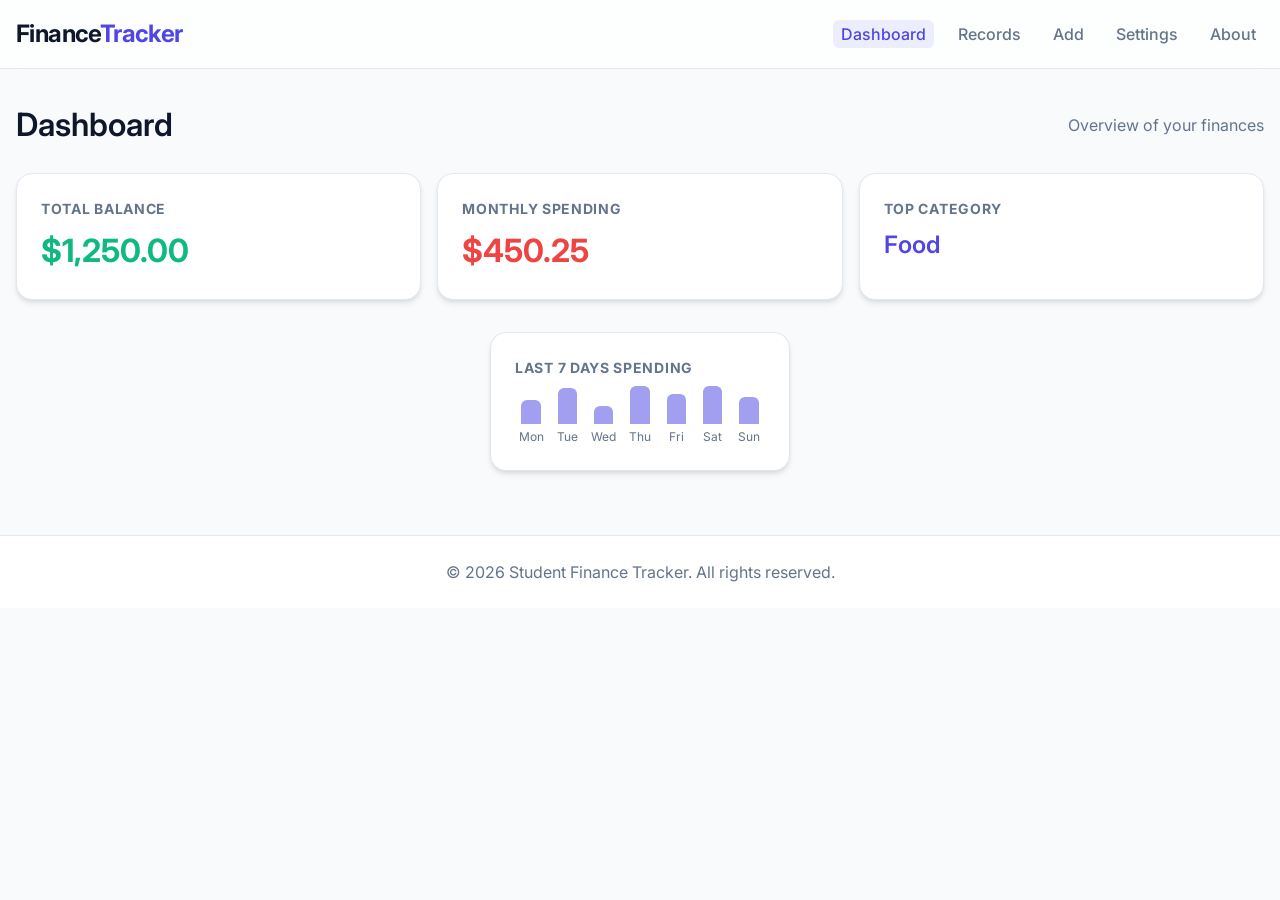
==== index.html @ e416beba "feat: establish initial application structure, core pages, styling, and seed data for the finance tr" ====
<!DOCTYPE html>
<html lang="en">

<head>
    <meta charset="UTF-8">
    <meta name="viewport" content="width=device-width, initial-scale=1.0">
    <meta name="description" content="Student Finance Tracker - Dashboard.">
    <title>Dashboard - Student Finance Tracker</title>

    <!-- Fonts -->
    <link rel="preconnect" href="https://fonts.googleapis.com">
    <link rel="preconnect" href="https://fonts.gstatic.com" crossorigin>
    <link href="https://fonts.googleapis.com/css2?family=Inter:wght@300;400;500;600;700&display=swap" rel="stylesheet">

    <!-- Styles -->
    <link rel="stylesheet" href="styles/base.css">
    <link rel="stylesheet" href="styles/layout.css">
    <link rel="stylesheet" href="styles/components.css">
</head>

<body>

    <!-- Skip Link for Accessibility -->
    <a href="#main-content" class="skip-link">Skip to main content</a>

    <header class="app-header">
        <div class="container">
            <div class="logo">
                <h1>Finance<span class="text-primary">Tracker</span></h1>
            </div>
            <nav class="main-nav" aria-label="Main Navigation">
                <ul>
                    <li><a href="index.html" class="active" aria-current="page">Dashboard</a></li>
                    <li><a href="records.html">Records</a></li>
                    <li><a href="add.html">Add</a></li>
                    <li><a href="settings.html">Settings</a></li>
                    <li><a href="about.html">About</a></li>
                </ul>
            </nav>
        </div>
    </header>

    <main id="main-content">
        <!-- Dashboard Section -->
        <section id="dashboard" class="section">
            <div class="container">
                <header class="section-header">
                    <h2>Dashboard</h2>
                    <p class="text-muted">Overview of your finances</p>
                </header>

                <!-- Stats Grid -->
                <div class="stats-grid">
                    <div class="stat-card">
                        <h3>Total Balance</h3>
                        <p class="amount positive">$1,250.00</p>
                    </div>
                    <div class="stat-card">
                        <h3>Monthly Spending</h3>
                        <p class="amount negative">$450.25</p>
                    </div>
                    <div class="stat-card">
                        <h3>Top Category</h3>
                        <p class="highlight">Food</p>
                    </div>
                </div>

                <!-- Chart Placeholder -->
                <div class="chart-container">
                    <div class="chart-box">
                        <h3>Last 7 Days Spending</h3>
                        <div class="chart-placeholder">
                            <!-- Visual placeholder for chart -->
                            <div class="chart-bar-group">
                                <div class="bar" style="height: 40%"></div>
                                <span class="chart-label">Mon</span>
                            </div>
                            <div class="chart-bar-group">
                                <div class="bar" style="height: 60%"></div>
                                <span class="chart-label">Tue</span>
                            </div>
                            <div class="chart-bar-group">
                                <div class="bar" style="height: 30%"></div>
                                <span class="chart-label">Wed</span>
                            </div>
                            <div class="chart-bar-group">
                                <div class="bar" style="height: 80%"></div>
                                <span class="chart-label">Thu</span>
                            </div>
                            <div class="chart-bar-group">
                                <div class="bar" style="height: 50%"></div>
                                <span class="chart-label">Fri</span>
                            </div>
                            <div class="chart-bar-group">
                                <div class="bar" style="height: 70%"></div>
                                <span class="chart-label">Sat</span>
                            </div>
                            <div class="chart-bar-group">
                                <div class="bar" style="height: 45%"></div>
                                <span class="chart-label">Sun</span>
                            </div>
                        </div>
                    </div>
                </div>
            </div>
        </section>
    </main>

    <footer class="app-footer">
        <div class="container">
            <p>&copy; 2026 Student Finance Tracker. All rights reserved.</p>
        </div>
    </footer>
</body>

</html>
---- styles/base.css ----
/* Base Reset & Variables */
:root {
    /* Color Palette - Premium Dark Theme */
    --color-bg-body: #0f172a;
    --color-bg-surface: #090b0f;
    --color-bg-surface-glass: rgba(30, 41, 59, 0.7);
    --color-primary: #6366f1;
    /* Indigo 500 */
    --color-primary-hover: #4f46e5;
    /* Indigo 600 */
    --color-accent: #10b981;
    /* Emerald 500 */
    --color-danger: #ef4444;
    /* Red 500 */
    --color-text-main: #f8fafc;
    /* Slate 50 */
    --color-text-muted: #94a3b8;
    /* Slate 400 */
    --color-border: #334155;
    /* Slate 700 */

    /* Typography */
    --font-family-main: 'Inter', system-ui, -apple-system, sans-serif;
    --font-size-base: 16px;
    --font-size-sm: 0.875rem;
    --font-size-lg: 1.125rem;
    --font-size-xl: 1.5rem;
    --font-size-2xl: 2rem;

    /* Spacing */
    --spacing-xs: 0.25rem;
    --spacing-sm: 0.5rem;
    --spacing-md: 1rem;
    --spacing-lg: 1.5rem;
    --spacing-xl: 2rem;

    /* Radius */
    --radius-sm: 0.375rem;
    --radius-md: 0.5rem;
    --radius-lg: 1rem;
    --radius-full: 9999px;

    /* Shadows */
    --shadow-sm: 0 1px 2px 0 rgba(0, 0, 0, 0.05);
    --shadow-md: 0 4px 6px -1px rgba(0, 0, 0, 0.1), 0 2px 4px -1px rgba(0, 0, 0, 0.06);
    --shadow-lg: 0 10px 15px -3px rgba(0, 0, 0, 0.1), 0 4px 6px -2px rgba(0, 0, 0, 0.05);
    --shadow-glow: 0 0 15px rgba(99, 102, 241, 0.3);

    /* Transitions */
    --transition-fast: 0.2s ease;
    --transition-normal: 0.3s ease;
}

/* Light Theme System Support (No JS) */
@media (prefers-color-scheme: light) {
    :root {
        --color-bg-body: #f8fafc;
        /* Slate 50 */
        --color-bg-surface: #ffffff;
        /* White */
        --color-bg-surface-glass: rgba(255, 255, 255, 0.7);
        --color-primary: #4f46e5;
        /* Indigo 600 */
        --color-primary-hover: #4338ca;
        /* Indigo 700 */
        --color-text-main: #0f172a;
        /* Slate 900 */
        --color-text-muted: #64748b;
        /* Slate 500 */
        --color-border: #e2e8f0;
        /* Slate 200 */

        --shadow-sm: 0 1px 2px 0 rgba(0, 0, 0, 0.05);
        --shadow-md: 0 4px 6px -1px rgba(0, 0, 0, 0.1), 0 2px 4px -1px rgba(0, 0, 0, 0.06);
        --shadow-glow: 0 0 15px rgba(79, 70, 229, 0.2);
    }
}

*,
*::before,
*::after {
    box-sizing: border-box;
    margin: 0;
    padding: 0;
}

body {
    font-family: var(--font-family-main);
    background-color: var(--color-bg-body);
    color: var(--color-text-main);
    line-height: 1.5;
    -webkit-font-smoothing: antialiased;
    min-height: 100vh;
}

img {
    max-width: 100%;
    display: block;
}

a {
    color: inherit;
    text-decoration: none;
}

button {
    cursor: pointer;
    font-family: inherit;
}

ul {
    list-style: none;
}

/* Scrollbar */
::-webkit-scrollbar {
    width: 8px;
}

::-webkit-scrollbar-track {
    background: var(--color-bg-body);
}

::-webkit-scrollbar-thumb {
    background: var(--color-border);
    border-radius: var(--radius-full);
}

::-webkit-scrollbar-thumb:hover {
    background: var(--color-text-muted);
}
---- styles/layout.css ----
/* Layout & Grid System */

.container {
    width: 100%;
    margin-right: auto;
    margin-left: auto;
    padding-right: var(--spacing-md);
    padding-left: var(--spacing-md);
}

/* Breakpoints */
@media (min-width: 640px) {
    .container {
        max-width: 640px;
    }
}

@media (min-width: 768px) {
    .container {
        max-width: 768px;
    }
}

@media (min-width: 1024px) {
    .container {
        max-width: 1024px;
    }
}

@media (min-width: 1280px) {
    .container {
        max-width: 1280px;
    }
}

/* Header & Nav */
.app-header {
    background-color: var(--color-bg-surface-glass);
    backdrop-filter: blur(10px);
    border-bottom: 1px solid var(--color-border);
    position: sticky;
    top: 0;
    z-index: 100;
    padding: var(--spacing-md) 0;
}

.app-header .container {
    display: flex;
    flex-direction: column;
    align-items: center;
    gap: var(--spacing-md);
}

@media (min-width: 768px) {
    .app-header .container {
        flex-direction: row;
        justify-content: space-between;
    }
}

.logo h1 {
    font-size: var(--font-size-xl);
    font-weight: 700;
    letter-spacing: -0.025em;
    color: var(--color-text-main);
}

.text-primary {
    color: var(--color-primary);
}

.main-nav ul {
    display: flex;
    gap: var(--spacing-md);
    flex-wrap: wrap;
    justify-content: center;
}

.main-nav a {
    color: var(--color-text-muted);
    font-weight: 500;
    padding: var(--spacing-xs) var(--spacing-sm);
    border-radius: var(--radius-sm);
    transition: color var(--transition-fast), background-color var(--transition-fast);
}

.main-nav a:hover,
.main-nav a.active {
    color: var(--color-primary);
    background-color: rgba(99, 102, 241, 0.1);
}

/* Main Content */
#main-content {
    padding-bottom: var(--spacing-xl);
}

.section {
    padding: var(--spacing-xl) 0;
    border-bottom: 1px solid var(--color-border);
}

.section:last-child {
    border-bottom: none;
}

.section-header {
    margin-bottom: var(--spacing-lg);
    text-align: center;
}

@media (min-width: 768px) {
    .section-header {
        text-align: left;
        display: flex;
        justify-content: space-between;
        align-items: center;
    }
}

.section-header h2 {
    font-size: var(--font-size-2xl);
    font-weight: 600;
    color: var(--color-text-main);
}

/* Skip Link */
.skip-link {
    position: absolute;
    top: -40px;
    left: 0;
    background: var(--color-primary);
    color: white;
    padding: 8px;
    z-index: 200;
    transition: top 0.2s;
}

.skip-link:focus {
    top: 0;
}

/* Footer */
.app-footer {
    background-color: var(--color-bg-surface);
    padding: var(--spacing-lg) 0;
    text-align: center;
    color: var(--color-text-muted);
    border-top: 1px solid var(--color-border);
    margin-top: auto;
}

/* Grid/Flex Utilities */
.row {
    display: flex;
    flex-wrap: wrap;
    margin-right: calc(-1 * var(--spacing-sm));
    margin-left: calc(-1 * var(--spacing-sm));
}

.col {
    flex: 1 0 0%;
    width: 100%;
    padding-right: var(--spacing-sm);
    padding-left: var(--spacing-sm);
}

/* Dashboard Grid */
.stats-grid {
    display: grid;
    grid-template-columns: 1fr;
    gap: var(--spacing-md);
    margin-bottom: var(--spacing-xl);
}

@media (min-width: 640px) {
    .stats-grid {
        grid-template-columns: repeat(2, 1fr);
    }
}

@media (min-width: 1024px) {
    .stats-grid {
        grid-template-columns: repeat(3, 1fr);
    }
}

/* Records Table Layout */
.table-container {
    overflow-x: auto;
    background: var(--color-bg-surface);
    border-radius: var(--radius-lg);
    border: 1px solid var(--color-border);
    box-shadow: var(--shadow-sm);
}

/* Settings Grid - Vertical Layout */
.settings-grid {
    display: flex;
    flex-direction: column;
    gap: var(--spacing-sm);
    /* Reduced gap */
    max-width: 600px;
    /* Constrain width for better "vertical line" look */
    margin: 0 auto;
    /* Center alignment */
}

/* Reduced size for setting cards */
.setting-card {
    padding: var(--spacing-md);
    /* Reduced from lg */
}

/* Adjust form-groups inside settings for compactness */
.setting-card .form-group {
    margin-bottom: 0;
    /* Remove bottom margin inside card for tighter fit */
    display: flex;
    justify-content: space-between;
    align-items: center;
}

.setting-card label {
    margin-bottom: 0;
}

.setting-card select,
.setting-card input {
    width: auto;
    /* Allow input to shrink */
    padding: var(--spacing-xs) var(--spacing-sm);
    /* Smaller padding */
    min-width: 150px;
}
---- styles/components.css ----
/* Component Styles */

/* Buttons */
.btn {
    display: inline-flex;
    align-items: center;
    justify-content: center;
    padding: var(--spacing-sm) var(--spacing-md);
    border-radius: var(--radius-md);
    font-weight: 500;
    transition: all var(--transition-fast);
    border: none;
    cursor: pointer;
    font-size: var(--font-size-sm);
}

.btn-primary {
    background-color: var(--color-primary);
    color: white;
    box-shadow: var(--shadow-glow);
}

.btn-primary:hover {
    background-color: var(--color-primary-hover);
    transform: translateY(-1px);
}

.btn-secondary {
    background-color: transparent;
    border: 1px solid var(--color-border);
    color: var(--color-text-muted);
}

.btn-secondary:hover {
    background-color: var(--color-bg-surface);
    color: var(--color-text-main);
}

.btn-icon {
    background: transparent;
    border: none;
    color: var(--color-text-muted);
    padding: var(--spacing-xs);
    border-radius: var(--radius-sm);
}

.btn-icon:hover {
    background-color: var(--color-bg-body);
    color: var(--color-text-main);
}

.btn-icon.danger:hover {
    color: var(--color-danger);
    background-color: rgba(239, 68, 68, 0.1);
}

/* Cards */
.stat-card,
.form-card,
.setting-card,
.chart-box {
    background-color: var(--color-bg-surface);
    border: 1px solid var(--color-border);
    border-radius: var(--radius-lg);
    padding: var(--spacing-lg);
    box-shadow: var(--shadow-md);
    transition: transform var(--transition-normal);
}

.stat-card:hover {
    transform: translateY(-2px);
    border-color: var(--color-primary);
}

.stat-card h3,
.setting-card h3,
.chart-box h3 {
    font-size: var(--font-size-sm);
    color: var(--color-text-muted);
    text-transform: uppercase;
    letter-spacing: 0.05em;
    margin-bottom: var(--spacing-sm);
}

.stat-card .amount {
    font-size: var(--font-size-2xl);
    font-weight: 700;
    color: var(--color-text-main);
}

.stat-card .highlight {
    font-size: var(--font-size-xl);
    font-weight: 600;
    color: var(--color-primary);
}

.amount.positive {
    color: var(--color-accent);
}

.amount.negative {
    color: var(--color-danger);
}

/* Forms */
.form-group {
    margin-bottom: var(--spacing-md);
}

.form-group label {
    display: block;
    margin-bottom: var(--spacing-xs);
    font-size: var(--font-size-sm);
    font-weight: 500;
    color: var(--color-text-muted);
}

input[type="text"],
input[type="number"],
input[type="date"],
select {
    width: 100%;
    padding: var(--spacing-sm) var(--spacing-md);
    background-color: var(--color-bg-body);
    border: 1px solid var(--color-border);
    border-radius: var(--radius-md);
    color: var(--color-text-main);
    transition: border-color var(--transition-fast), box-shadow var(--transition-fast);
}

input:focus,
select:focus {
    outline: none;
    border-color: var(--color-primary);
    box-shadow: 0 0 0 2px rgba(99, 102, 241, 0.2);
}

.form-text {
    font-size: 0.75rem;
    color: var(--color-text-muted);
    margin-top: var(--spacing-xs);
    display: block;
}

.form-actions {
    display: flex;
    gap: var(--spacing-md);
    margin-top: var(--spacing-lg);
}

/* Tables */
.records-table {
    width: 100%;
    border-collapse: collapse;
    text-align: left;
}

.records-table th,
.records-table td {
    padding: var(--spacing-md);
    border-bottom: 1px solid var(--color-border);
}

.records-table th {
    background-color: var(--color-bg-surface);
    font-weight: 600;
    color: var(--color-text-muted);
    font-size: var(--font-size-sm);
}

.records-table th button {
    background: none;
    border: none;
    color: inherit;
    font-weight: inherit;
    padding: 0;
    display: flex;
    align-items: center;
    gap: var(--spacing-xs);
}

.records-table tbody tr:hover {
    background-color: rgba(255, 255, 255, 0.02);
}

.records-table tbody tr:last-child td {
    border-bottom: none;
}

/* Badges */
.badge {
    display: inline-block;
    padding: 0.25em 0.75em;
    font-size: 0.75rem;
    font-weight: 600;
    border-radius: var(--radius-full);
    background-color: var(--color-bg-body);
    border: 1px solid var(--color-border);
}

.category-food {
    color: #f59e0b;
    border-color: rgba(245, 158, 11, 0.2);
    background: rgba(245, 158, 11, 0.1);
}

.category-transport {
    color: #3b82f6;
    border-color: rgba(59, 130, 246, 0.2);
    background: rgba(59, 130, 246, 0.1);
}

.category-books {
    color: #8b5cf6;
    border-color: rgba(139, 92, 246, 0.2);
    background: rgba(139, 92, 246, 0.1);
}

.category-income {
    color: #10b981;
    border-color: rgba(16, 185, 129, 0.2);
    background: rgba(16, 185, 129, 0.1);
}

/* Helpers */
.text-muted {
    color: var(--color-text-muted);
}

.sr-only {
    position: absolute;
    width: 1px;
    height: 1px;
    padding: 0;
    margin: -1px;
    overflow: hidden;
    clip: rect(0, 0, 0, 0);
    white-space: nowrap;
    border: 0;
}

/* Chart Placeholder */
.chart-container {
    height: auto;
    margin-top: var(--spacing-xs);
    max-width: 300px;
    /* Constrain width */
    margin-left: auto;
    margin-right: auto;
    /* further reduced */
}

.chart-placeholder {
    display: flex;
    align-items: flex-end;
    justify-content: space-between;
    height: 60px;
    /* Drastically reduced from 100px */
    gap: var(--spacing-xs);
    padding-top: 0;
}

.chart-bar-group {
    display: flex;
    flex-direction: column;
    align-items: center;
    justify-content: flex-end;
    height: 100%;
    flex: 1;
}

.chart-placeholder .bar {
    width: 60%;
    /* Slightly thinner bars */
    background-color: var(--color-bg-body);
    border-radius: var(--radius-sm) var(--radius-sm) 0 0;
    position: relative;
    overflow: hidden;
    transition: height var(--transition-normal);
}

.chart-label {
    font-size: 0.75rem;
    color: var(--color-text-muted);
    margin-top: var(--spacing-xs);
    text-align: center;
}

.chart-placeholder .bar::after {
    content: '';
    position: absolute;
    bottom: 0;
    left: 0;
    width: 100%;
    height: 100%;
    background-color: var(--color-primary);
    opacity: 0.5;
    transition: height var(--transition-normal);
}

.chart-placeholder .bar:hover {
    filter: brightness(1.1);
}

.chart-placeholder .bar:hover::after {
    opacity: 0.8;
}

/* Mobile Table Adaptation */
@media (max-width: 639px) {
    .records-table thead {
        display: none;
        /* Hide headers on mobile */
    }

    .records-table tr {
        display: block;
        border-bottom: 1px solid var(--color-border);
        padding: var(--spacing-md);
        position: relative;
    }

    .records-table td {
        display: flex;
        justify-content: space-between;
        align-items: center;
        border: none;
        padding: var(--spacing-xs) 0;
        text-align: right;
    }

    .records-table td::before {
        content: attr(data-label);
        font-weight: 600;
        color: var(--color-text-muted);
        font-size: var(--font-size-sm);
        text-align: left;
        margin-right: var(--spacing-md);
    }

    /* Specific adjustments for mobile view */
    .records-table td:nth-child(1) {
        font-size: var(--font-size-sm);
        color: var(--color-text-muted);
    }

    /* Date */
    .records-table td:nth-child(2) {
        font-weight: 600;
        font-size: var(--font-size-lg);
        display: block;
        text-align: left;
    }

    /* Description */
    .records-table td:nth-child(2)::before {
        display: none;
    }

    .records-table td:last-child {
        margin-top: var(--spacing-md);
        display: flex;
        gap: var(--spacing-md);
        justify-content: flex-end;
    }

    .records-table td:last-child::before {
        display: none;
    }
}
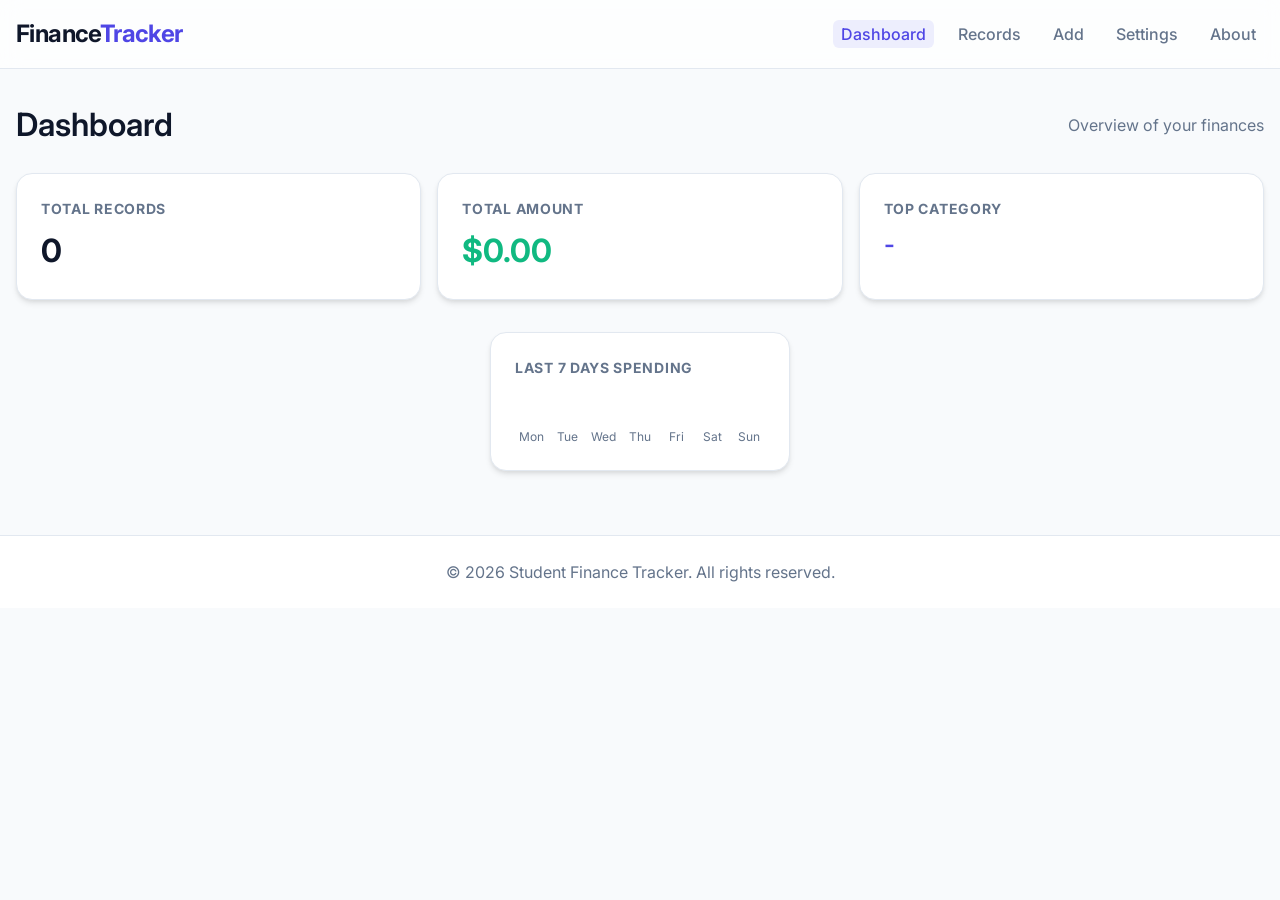
==== commit 413c0ae2: "feat: Implement comprehensive record management with CRUD, sorting, and filtering, and update the da" ====
--- a/index.html
+++ b/index.html
@@ -52,16 +52,16 @@
                 <!-- Stats Grid -->
                 <div class="stats-grid">
                     <div class="stat-card">
-                        <h3>Total Balance</h3>
-                        <p class="amount positive">$1,250.00</p>
+                        <h3>Total Records</h3>
+                        <p class="amount" id="total-records-display">0</p>
                     </div>
                     <div class="stat-card">
-                        <h3>Monthly Spending</h3>
-                        <p class="amount negative">$450.25</p>
+                        <h3>Total Amount</h3>
+                        <p class="amount" id="total-amount-display">$0.00</p>
                     </div>
                     <div class="stat-card">
                         <h3>Top Category</h3>
-                        <p class="highlight">Food</p>
+                        <p class="highlight" id="top-category-display">-</p>
                     </div>
                 </div>
 
@@ -69,36 +69,8 @@
                 <div class="chart-container">
                     <div class="chart-box">
                         <h3>Last 7 Days Spending</h3>
-                        <div class="chart-placeholder">
-                            <!-- Visual placeholder for chart -->
-                            <div class="chart-bar-group">
-                                <div class="bar" style="height: 40%"></div>
-                                <span class="chart-label">Mon</span>
-                            </div>
-                            <div class="chart-bar-group">
-                                <div class="bar" style="height: 60%"></div>
-                                <span class="chart-label">Tue</span>
-                            </div>
-                            <div class="chart-bar-group">
-                                <div class="bar" style="height: 30%"></div>
-                                <span class="chart-label">Wed</span>
-                            </div>
-                            <div class="chart-bar-group">
-                                <div class="bar" style="height: 80%"></div>
-                                <span class="chart-label">Thu</span>
-                            </div>
-                            <div class="chart-bar-group">
-                                <div class="bar" style="height: 50%"></div>
-                                <span class="chart-label">Fri</span>
-                            </div>
-                            <div class="chart-bar-group">
-                                <div class="bar" style="height: 70%"></div>
-                                <span class="chart-label">Sat</span>
-                            </div>
-                            <div class="chart-bar-group">
-                                <div class="bar" style="height: 45%"></div>
-                                <span class="chart-label">Sun</span>
-                            </div>
+                        <div class="chart-placeholder" id="weekly-chart">
+                            <!-- Chart bars will be rendered here by JS -->
                         </div>
                     </div>
                 </div>
@@ -111,6 +83,8 @@
             <p>&copy; 2026 Student Finance Tracker. All rights reserved.</p>
         </div>
     </footer>
+    <script src="scripts/storage.js"></script>
+    <script src="scripts/dashboard.js"></script>
 </body>
 
 </html>
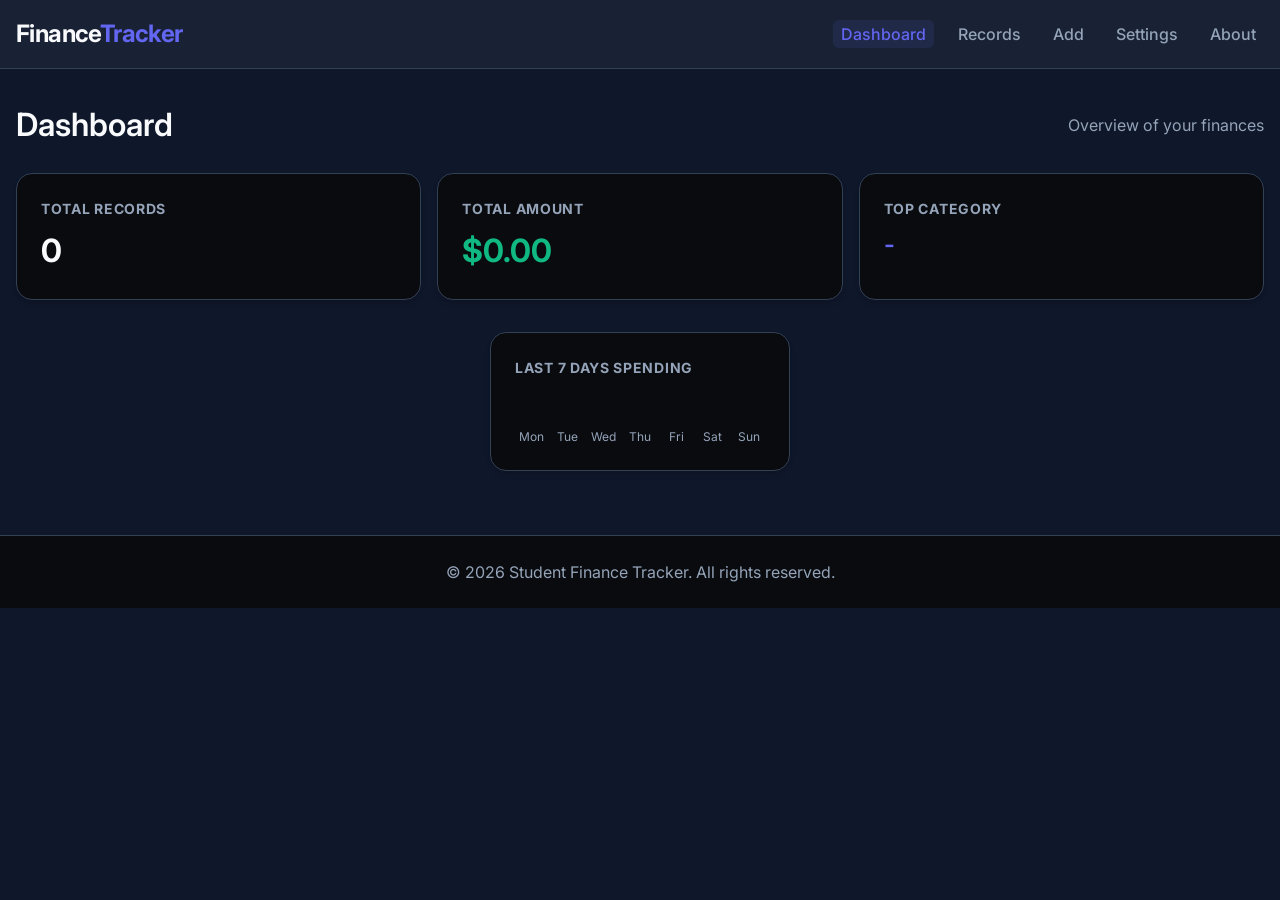
==== commit ead29644: "feat: Introduce comprehensive styling with base and component CSS, implement theme toggle, data mana" ====
--- a/index.html
+++ b/index.html
@@ -85,6 +85,7 @@
     </footer>
     <script src="scripts/storage.js"></script>
     <script src="scripts/dashboard.js"></script>
+    <script src="scripts/settings.js"></script>
 </body>
 
 </html>
--- a/styles/base.css
+++ b/styles/base.css
@@ -51,29 +51,27 @@
     --transition-normal: 0.3s ease;
 }
 
-/* Light Theme System Support (No JS) */
-@media (prefers-color-scheme: light) {
-    :root {
-        --color-bg-body: #f8fafc;
-        /* Slate 50 */
-        --color-bg-surface: #ffffff;
-        /* White */
-        --color-bg-surface-glass: rgba(255, 255, 255, 0.7);
-        --color-primary: #4f46e5;
-        /* Indigo 600 */
-        --color-primary-hover: #4338ca;
-        /* Indigo 700 */
-        --color-text-main: #0f172a;
-        /* Slate 900 */
-        --color-text-muted: #64748b;
-        /* Slate 500 */
-        --color-border: #e2e8f0;
-        /* Slate 200 */
+/* Light Theme (Toggled via JS) */
+.light-theme {
+    --color-bg-body: #f8fafc;
+    /* Slate 50 */
+    --color-bg-surface: #ffffff;
+    /* White */
+    --color-bg-surface-glass: rgba(255, 255, 255, 0.7);
+    --color-primary: #4f46e5;
+    /* Indigo 600 */
+    --color-primary-hover: #4338ca;
+    /* Indigo 700 */
+    --color-text-main: #0f172a;
+    /* Slate 900 */
+    --color-text-muted: #64748b;
+    /* Slate 500 */
+    --color-border: #e2e8f0;
+    /* Slate 200 */
 
-        --shadow-sm: 0 1px 2px 0 rgba(0, 0, 0, 0.05);
-        --shadow-md: 0 4px 6px -1px rgba(0, 0, 0, 0.1), 0 2px 4px -1px rgba(0, 0, 0, 0.06);
-        --shadow-glow: 0 0 15px rgba(79, 70, 229, 0.2);
-    }
+    --shadow-sm: 0 1px 2px 0 rgba(0, 0, 0, 0.05);
+    --shadow-md: 0 4px 6px -1px rgba(0, 0, 0, 0.1), 0 2px 4px -1px rgba(0, 0, 0, 0.06);
+    --shadow-glow: 0 0 15px rgba(79, 70, 229, 0.2);
 }
 
 *,
--- a/styles/components.css
+++ b/styles/components.css
@@ -135,6 +135,63 @@
     box-shadow: 0 0 0 2px rgba(99, 102, 241, 0.2);
 }
 
+/* Toggle Switch */
+.switch {
+    position: relative;
+    display: inline-block;
+    width: 50px;
+    height: 24px;
+}
+
+.switch input {
+    opacity: 0;
+    width: 0;
+    height: 0;
+}
+
+.slider {
+    position: absolute;
+    cursor: pointer;
+    top: 0;
+    left: 0;
+    right: 0;
+    bottom: 0;
+    background-color: var(--color-border);
+    transition: .4s;
+}
+
+.slider::before {
+    position: absolute;
+    content: "";
+    height: 16px;
+    width: 16px;
+    left: 4px;
+    bottom: 4px;
+    background-color: white;
+    transition: .4s;
+}
+
+input:checked+.slider {
+    background-color: var(--color-primary);
+}
+
+input:focus+.slider {
+    box-shadow: 0 0 1px var(--color-primary);
+}
+
+input:checked+.slider::before {
+    transform: translateX(26px);
+}
+
+.slider.round {
+    border-radius: 34px;
+}
+
+.slider.round::before {
+    border-radius: 50%;
+}
+
+
 .form-text {
     font-size: 0.75rem;
     color: var(--color-text-muted);
